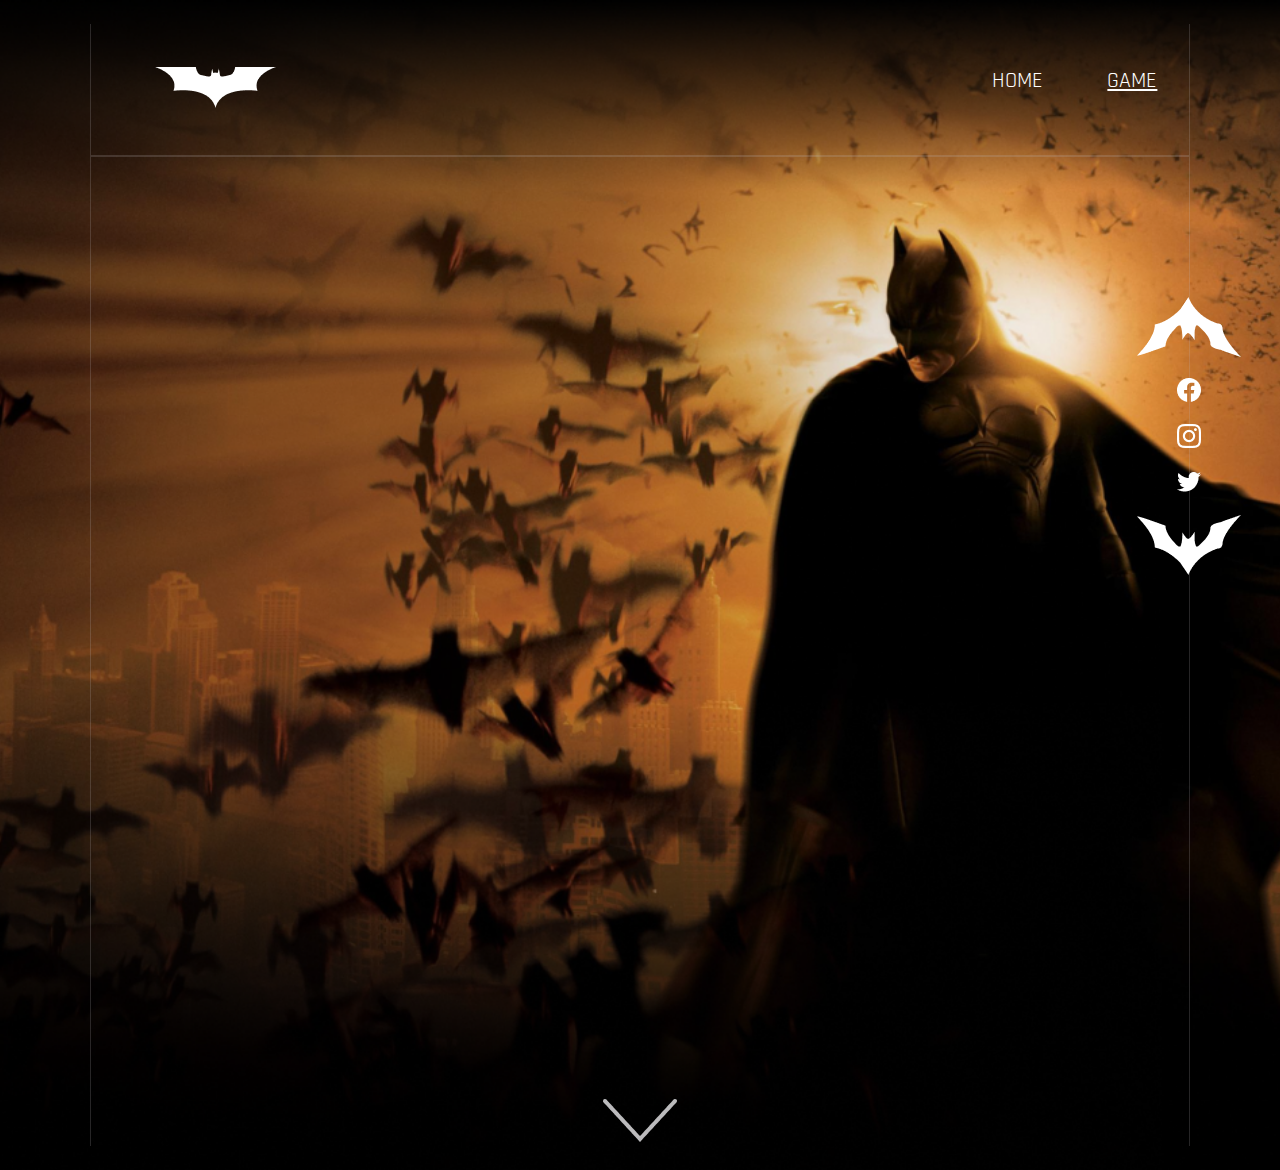
==== Pages/game.html @ 2430b7f3 "I have done the hero game page" ====
<!DOCTYPE html>
<html lang="fr">
<head>
    <meta charset="UTF-8">
    <meta http-equiv="X-UA-Compatible" content="IE=edge">
    <meta name="viewport" content="width=device-width, initial-scale=1.0">
    <link rel="shortcut icon" href="../Logos/logohome.png" type="image/x-icon">
    <link rel="stylesheet" href="./Style/game.css">
    <title>Batman - Game</title>
</head>
<body>
    <main>
        <section class="home" id="home">
            <section class="menu">
                <div class="div one">
                    <img src="../Logos/logohome.png" alt="logohome">
                </div>
                <div class="div two">
                    <ul>
                        <li><a href="../index.html">home</a></li>
                        <li><a href="#">game</a></li>
                    </ul>
                </div>
            </section>
            <section class="hero">
                <aside>
                    <div class="flèche-bat">
                        <a href="#home"><img src="../Logos/logo_bat_flèche.png" alt="logo bat flèche"></a>
                    </div>
                    <div>
                        <img src="../Logos/icon_facebook.png" alt="facebook icons">
                    </div>
                    <div>
                        <img src="../Logos/icon_ig.png" alt="instagram icons">
                    </div>
                    <div>
                        <img src="../Logos/icon_tw.png" alt="twitter icons">
                    </div>
                    <div class="flèche-bat">
                        <a href="#"><img src="../Logos/logo_bat_flèche_2.png" alt="logo bat flèche two"></a>
                    </div>
                </aside>
                <section class="fleche-vers-le-bas">
                    <img src="../Logos/flèche_down_header.png" alt="flèche vers le bas">
                </section>
            </section>
        </section>
    </main>
</body>
</html>
---- Pages/Style/game.css ----
@charset "UTF-8";
@import url("https://fonts.googleapis.com/css2?family=Rajdhani:wght@500&display=swap");
@import url("https://fonts.googleapis.com/css2?family=Space+Grotesk:wght@400;700&display=swap");
* {
  box-sizing: border-box;
  margin: 0;
  padding: 0;
}

html {
  scroll-behavior: smooth;
}

body {
  background-color: #000000;
}

.home {
  background: url(../../Illustrations/IllustrationGame/Batgame_1.png) no-repeat top center/cover;
  width: 100%;
  height: 130vh;
  display: flex;
  flex-direction: column;
  justify-content: center;
  align-items: center;
}

/*les couleurs*/
/*bordure de la ligne*/
/*bordure en haut*/
/*bordure largeur*/
/* largeur du hero class */
/*Les font*/
.home .menu {
  width: 86%;
  border-style: solid;
  border-bottom-width: 0.1rem;
  border-left-width: 0.1rem;
  border-right-width: 0.1rem;
  border-color: rgba(188, 187, 189, 0.2);
  border-top: none;
  height: 132px;
  display: grid;
  grid-template-columns: 1fr 1fr;
  justify-content: space-around;
  align-content: center;
}

.home .menu .one {
  padding-left: 4rem;
}

.home .menu .one img:hover {
  cursor: pointer;
  filter: brightness(75%) sepia(80) saturate(20) hue-rotate(5deg);
}

.home .menu .two ul {
  display: flex;
  align-items: center;
  justify-content: flex-end;
}

.home .menu .two ul li {
  list-style: none;
  padding: 0 2em;
}

.home .menu .two ul li:nth-child(2) a {
  text-decoration: underline;
}

.home .menu .two ul li a {
  text-decoration: none;
  color: #ffffff;
  text-transform: uppercase;
  font-family: "Rajdhani", sans-serif;
  font-size: 22px;
}

.home .menu div h1 {
  color: #ffffff;
  font-family: "Rajdhani", sans-serif;
  font-size: 36px;
  text-decoration: underline;
  text-transform: capitalize;
  cursor: pointer;
}

.home .hero {
  width: 86%;
  height: 110vh;
  border-style: solid;
  border-color: rgba(188, 187, 189, 0.2);
  border-top-width: 0.1rem;
  border-left-width: 0.1rem;
  border-right-width: 0.1rem;
  border-bottom: none;
  display: flex;
  justify-content: center;
  align-items: flex-end;
}

.home .hero aside {
  display: flex;
  flex-direction: column;
  justify-content: space-around;
  align-items: center;
  width: 100px;
  height: 300px;
  position: fixed;
  right: 3.2%;
  top: 32%;
  z-index: 1;
}

.home .hero aside div img:hover {
  cursor: pointer;
  filter: brightness(75%) sepia(80) saturate(20) hue-rotate(5deg);
}

.home .hero aside .flèche-bat a img:hover {
  filter: brightness(75%) sepia(80) saturate(20) hue-rotate(5deg);
}

@media screen and (max-width: 768px) {
  .home {
    background: url(../Illustrations/Bathome1.png) no-repeat center center/contain;
  }
  .home .menu {
    display: flex;
    flex-direction: column;
    height: 40vh;
  }
  .home .menu .two ul {
    display: flex;
    flex-direction: column;
  }
  .home .menu .two ul li {
    margin: 1em 0;
  }
  .home .menu .one img {
    width: 80px;
    height: 56px;
  }
  .home .hero aside {
    right: -4.3%;
  }
  .home .hero aside div.flèche-bat img {
    width: 2em;
    height: 2em;
  }
  .home .menu div h1 {
    font-size: 34px;
  }
}

/*# sourceMappingURL=game.css.map */
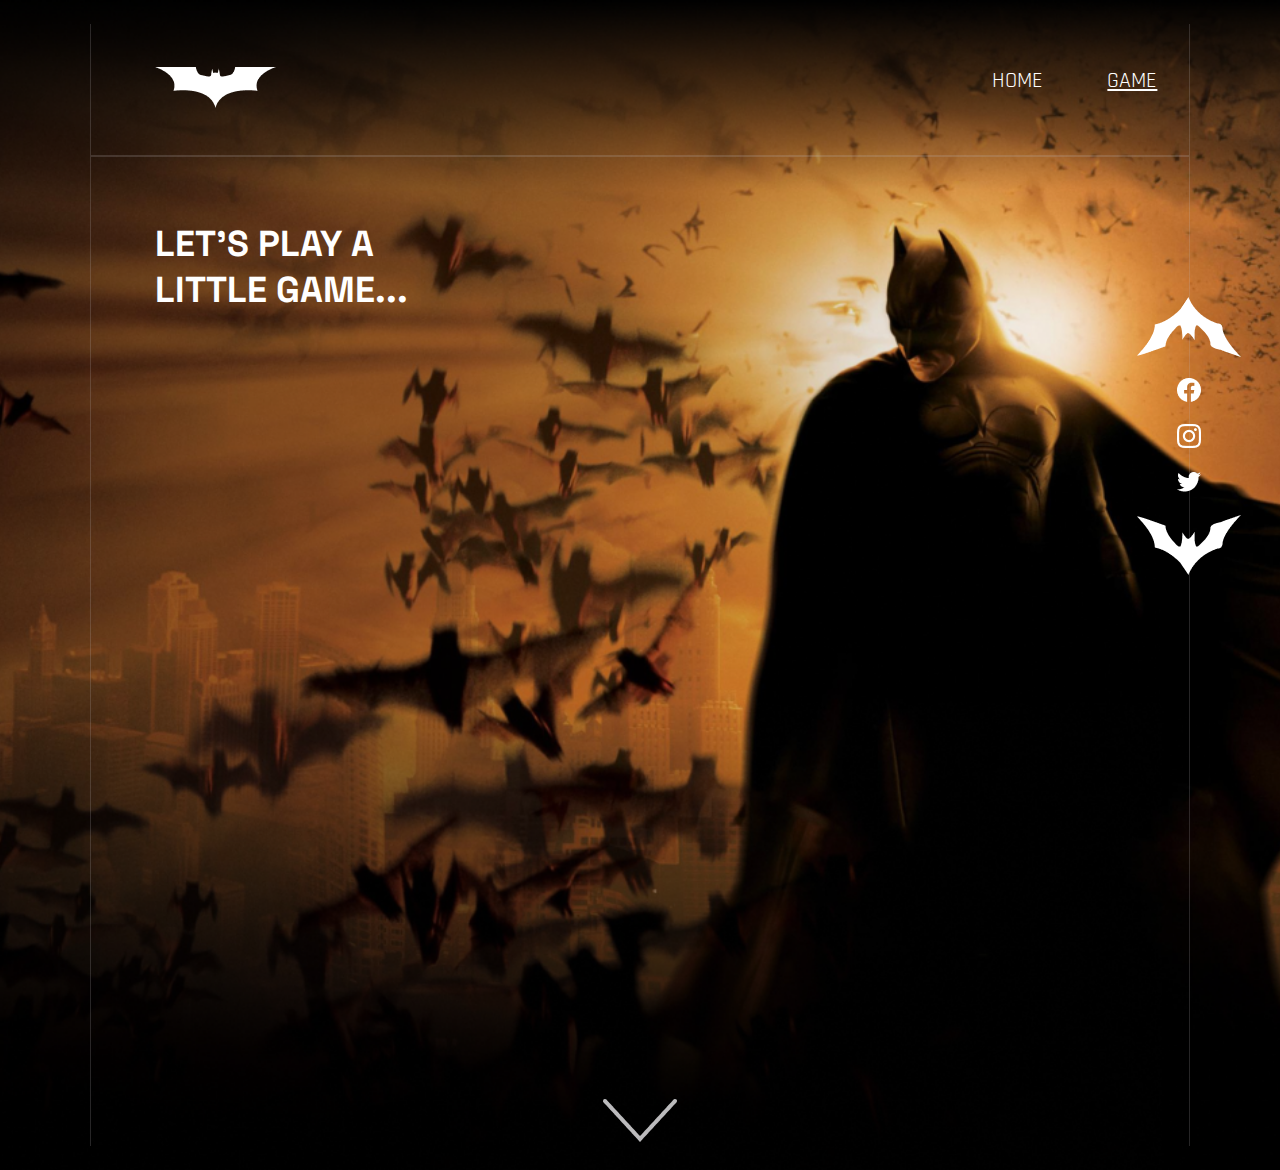
==== commit 8ffca97d: "I have finish the hero page one" ====
--- a/Pages/game.html
+++ b/Pages/game.html
@@ -23,6 +23,9 @@
                 </div>
             </section>
             <section class="hero">
+                <article>
+                    <h1>let’s play a <br>little game...</h1>
+                </article>
                 <aside>
                     <div class="flèche-bat">
                         <a href="#home"><img src="../Logos/logo_bat_flèche.png" alt="logo bat flèche"></a>
--- a/Pages/Style/game.css
+++ b/Pages/Style/game.css
@@ -97,8 +97,22 @@
   border-right-width: 0.1rem;
   border-bottom: none;
   display: flex;
-  justify-content: center;
-  align-items: flex-end;
+  flex-direction: column;
+  justify-content: space-between;
+  align-items: center;
+}
+
+.home .hero article {
+  display: block;
+  margin-right: auto;
+  padding: 4em;
+}
+
+.home .hero article h1 {
+  text-transform: uppercase;
+  color: #ffffff;
+  font-family: "Space Grotesk", sans-serif;
+  font-size: 36px;
 }
 
 .home .hero aside {
@@ -125,7 +139,7 @@
 
 @media screen and (max-width: 768px) {
   .home {
-    background: url(../Illustrations/Bathome1.png) no-repeat center center/contain;
+    background: url(../../Illustrations/IllustrationGame/Batgame_1.png) no-repeat center center/contain;
   }
   .home .menu {
     display: flex;
@@ -143,6 +157,9 @@
     width: 80px;
     height: 56px;
   }
+  .home .hero article h1 {
+    font-size: 34px;
+  }
   .home .hero aside {
     right: -4.3%;
   }
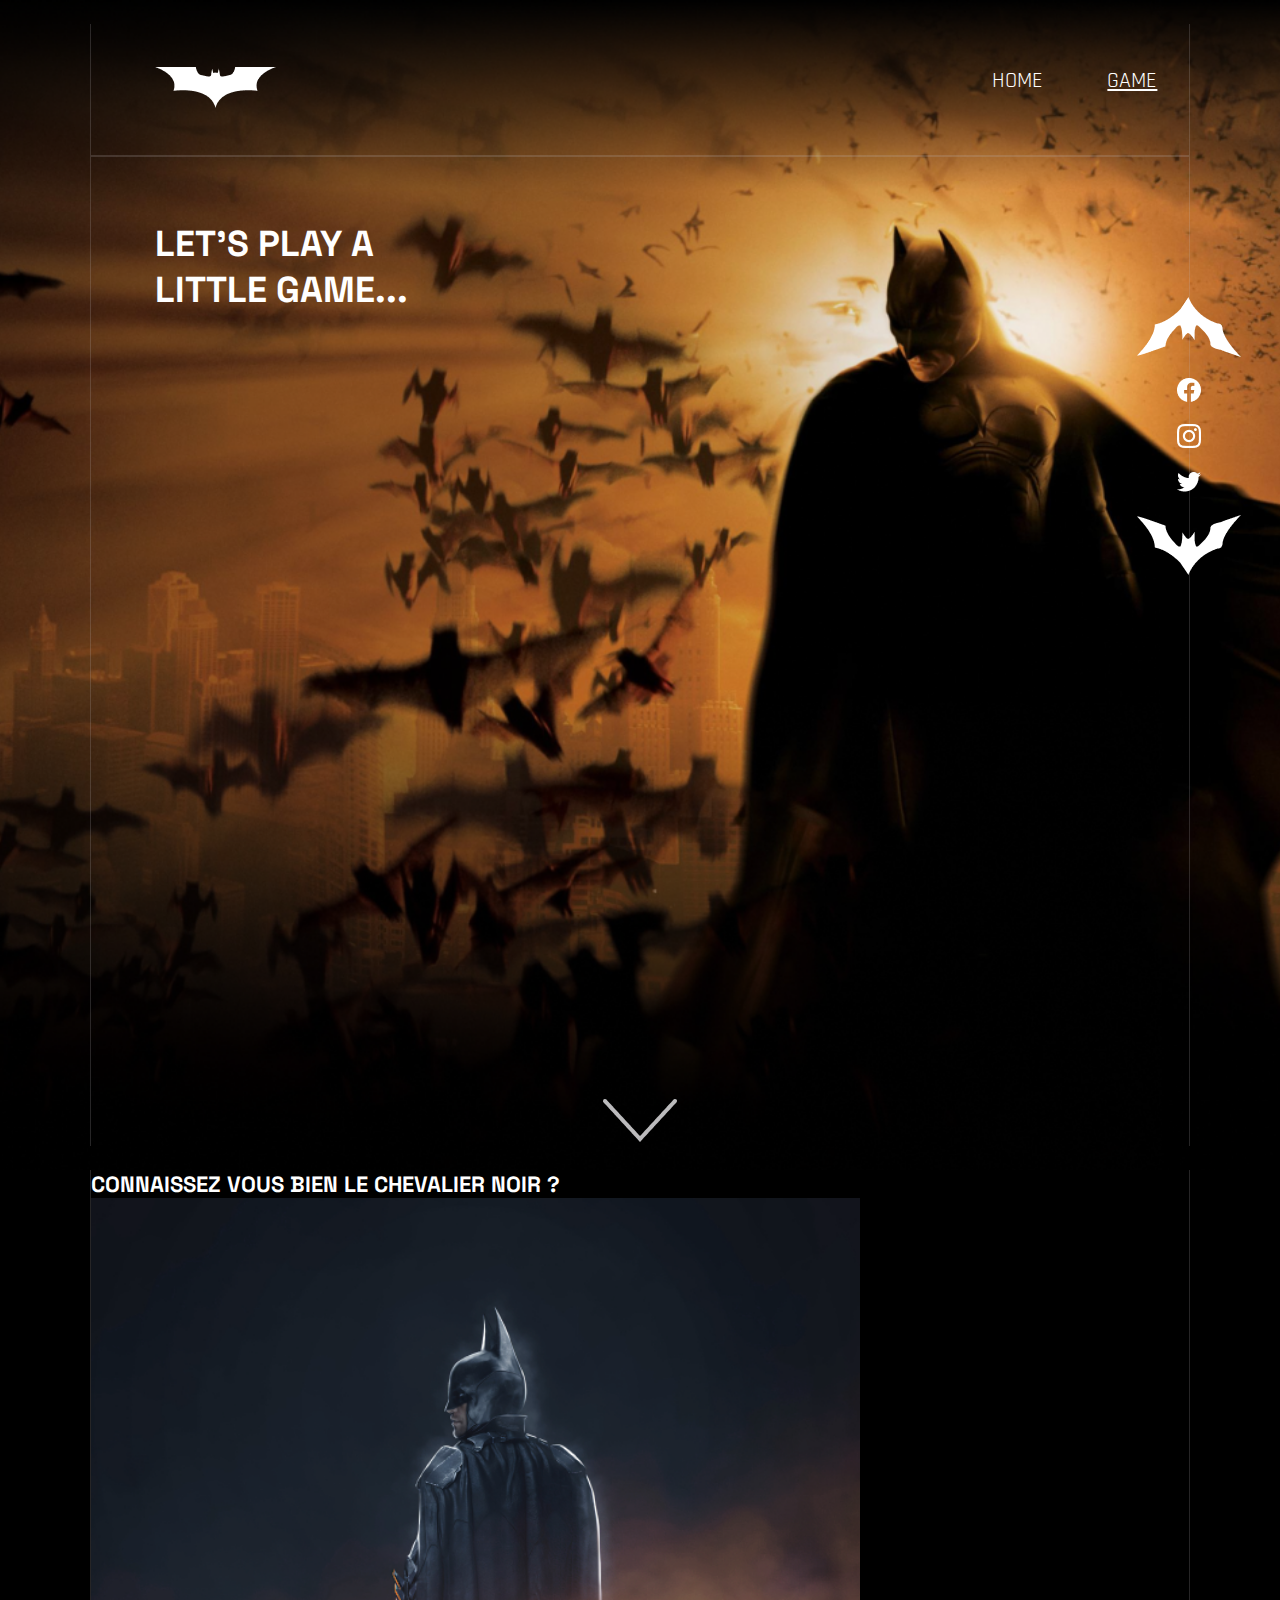
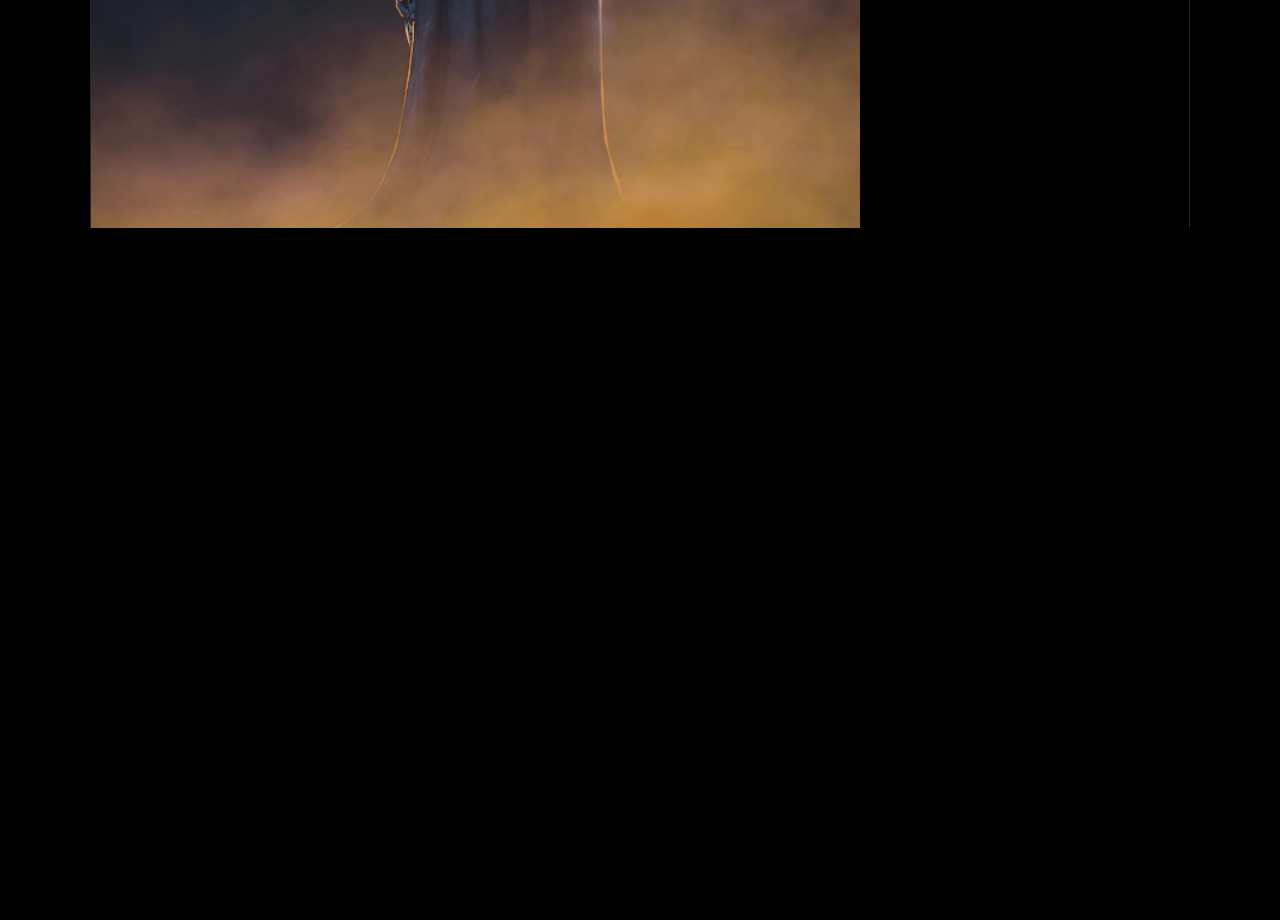
==== commit a674cdae: "Adding the Image cover game" ====
--- a/Pages/game.html
+++ b/Pages/game.html
@@ -40,7 +40,7 @@
                         <img src="../Logos/icon_tw.png" alt="twitter icons">
                     </div>
                     <div class="flèche-bat">
-                        <a href="#"><img src="../Logos/logo_bat_flèche_2.png" alt="logo bat flèche two"></a>
+                        <a href="#start-game"><img src="../Logos/logo_bat_flèche_2.png" alt="logo bat flèche two"></a>
                     </div>
                 </aside>
                 <section class="fleche-vers-le-bas">
@@ -48,6 +48,12 @@
                 </section>
             </section>
         </section>
+        <section class="start-game" id="start-game">
+            <section class="first-show">
+                <h2>connaissez vous bien le chevalier noir ?</h2>
+                <div class="contentPic"></div>
+            </section>
+        </section>
     </main>
 </body>
 </html>--- a/Pages/Style/game.css
+++ b/Pages/Style/game.css
@@ -137,6 +137,38 @@
   filter: brightness(75%) sepia(80) saturate(20) hue-rotate(5deg);
 }
 
+.start-game {
+  width: 100%;
+  height: 150vh;
+  background-color: #000000;
+  display: flex;
+  flex-direction: column;
+  align-items: center;
+}
+
+.start-game .first-show {
+  width: 86%;
+  border-style: solid;
+  border-color: rgba(188, 187, 189, 0.2);
+  border-top: none;
+  border-left-width: 0.1rem;
+  border-right-width: 0.1rem;
+  border-bottom: none;
+}
+
+.start-game .first-show h2 {
+  color: #ffffff;
+  font-family: "Space Grotesk", sans-serif;
+  font-size: 22px;
+  text-transform: uppercase;
+}
+
+.start-game .first-show .contentPic {
+  width: 70%;
+  height: 70vh;
+  background: url(../../Illustrations/IllustrationGame/Batgame_2.png) no-repeat center center/cover;
+}
+
 @media screen and (max-width: 768px) {
   .home {
     background: url(../../Illustrations/IllustrationGame/Batgame_1.png) no-repeat center center/contain;
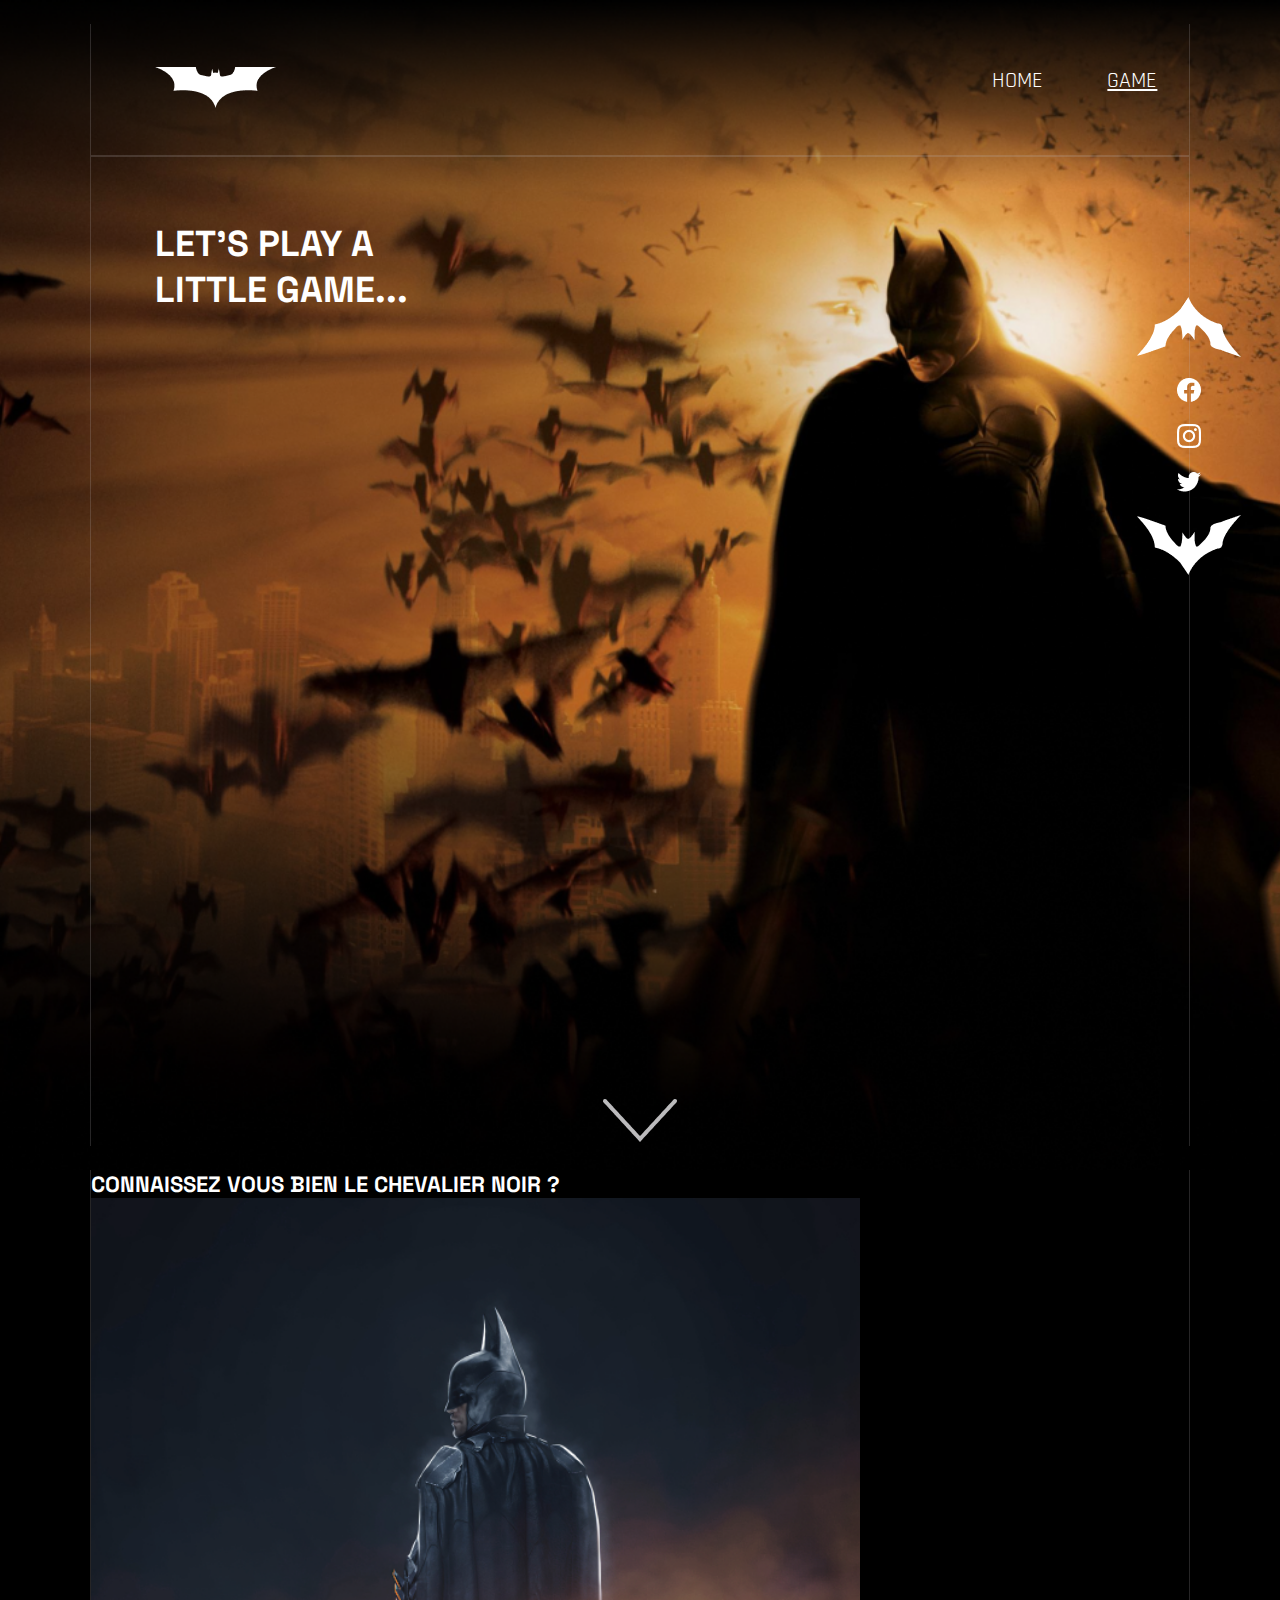
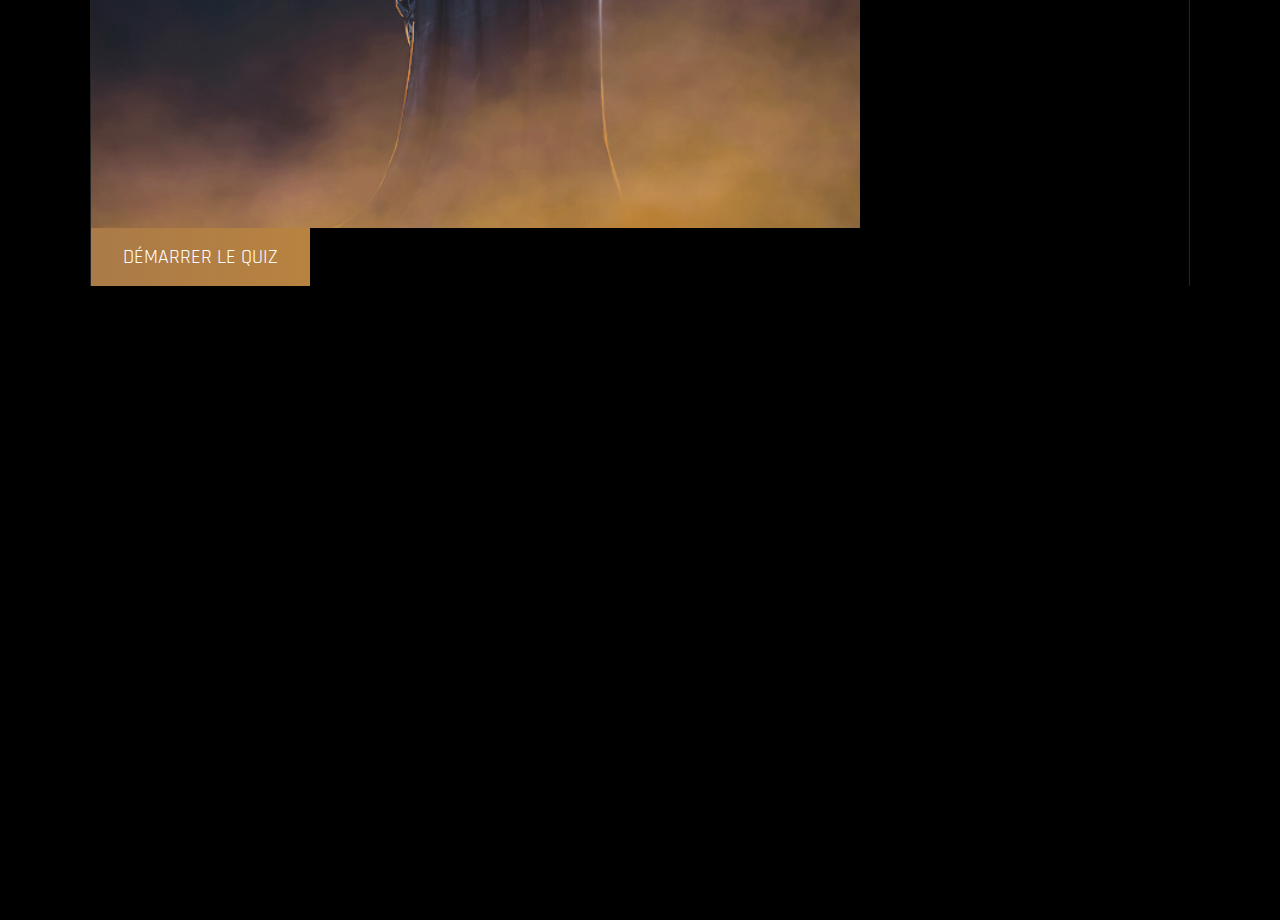
==== commit bcf24415: "I have set the button tags" ====
--- a/Pages/game.html
+++ b/Pages/game.html
@@ -52,6 +52,7 @@
             <section class="first-show">
                 <h2>connaissez vous bien le chevalier noir ?</h2>
                 <div class="contentPic"></div>
+                <button type="button" class="bouton">DÉMARRER LE QUIZ</button>
             </section>
         </section>
     </main>
--- a/Pages/Style/game.css
+++ b/Pages/Style/game.css
@@ -128,6 +128,20 @@
   z-index: 1;
 }
 
+.first-show .bouton {
+  padding: 1rem 2rem;
+  font-family: "Rajdhani", sans-serif;
+  font-size: 20px;
+  cursor: pointer;
+  border: none;
+  background: linear-gradient(0.25turn, #AA7A48, #B88340);
+  color: #ffffff;
+  transition: background 0.3s ease-in-out;
+}
+.first-show .bouton:hover {
+  background: linear-gradient(0.25turn, #B98036, #5D433F);
+}
+
 .home .hero aside div img:hover {
   cursor: pointer;
   filter: brightness(75%) sepia(80) saturate(20) hue-rotate(5deg);
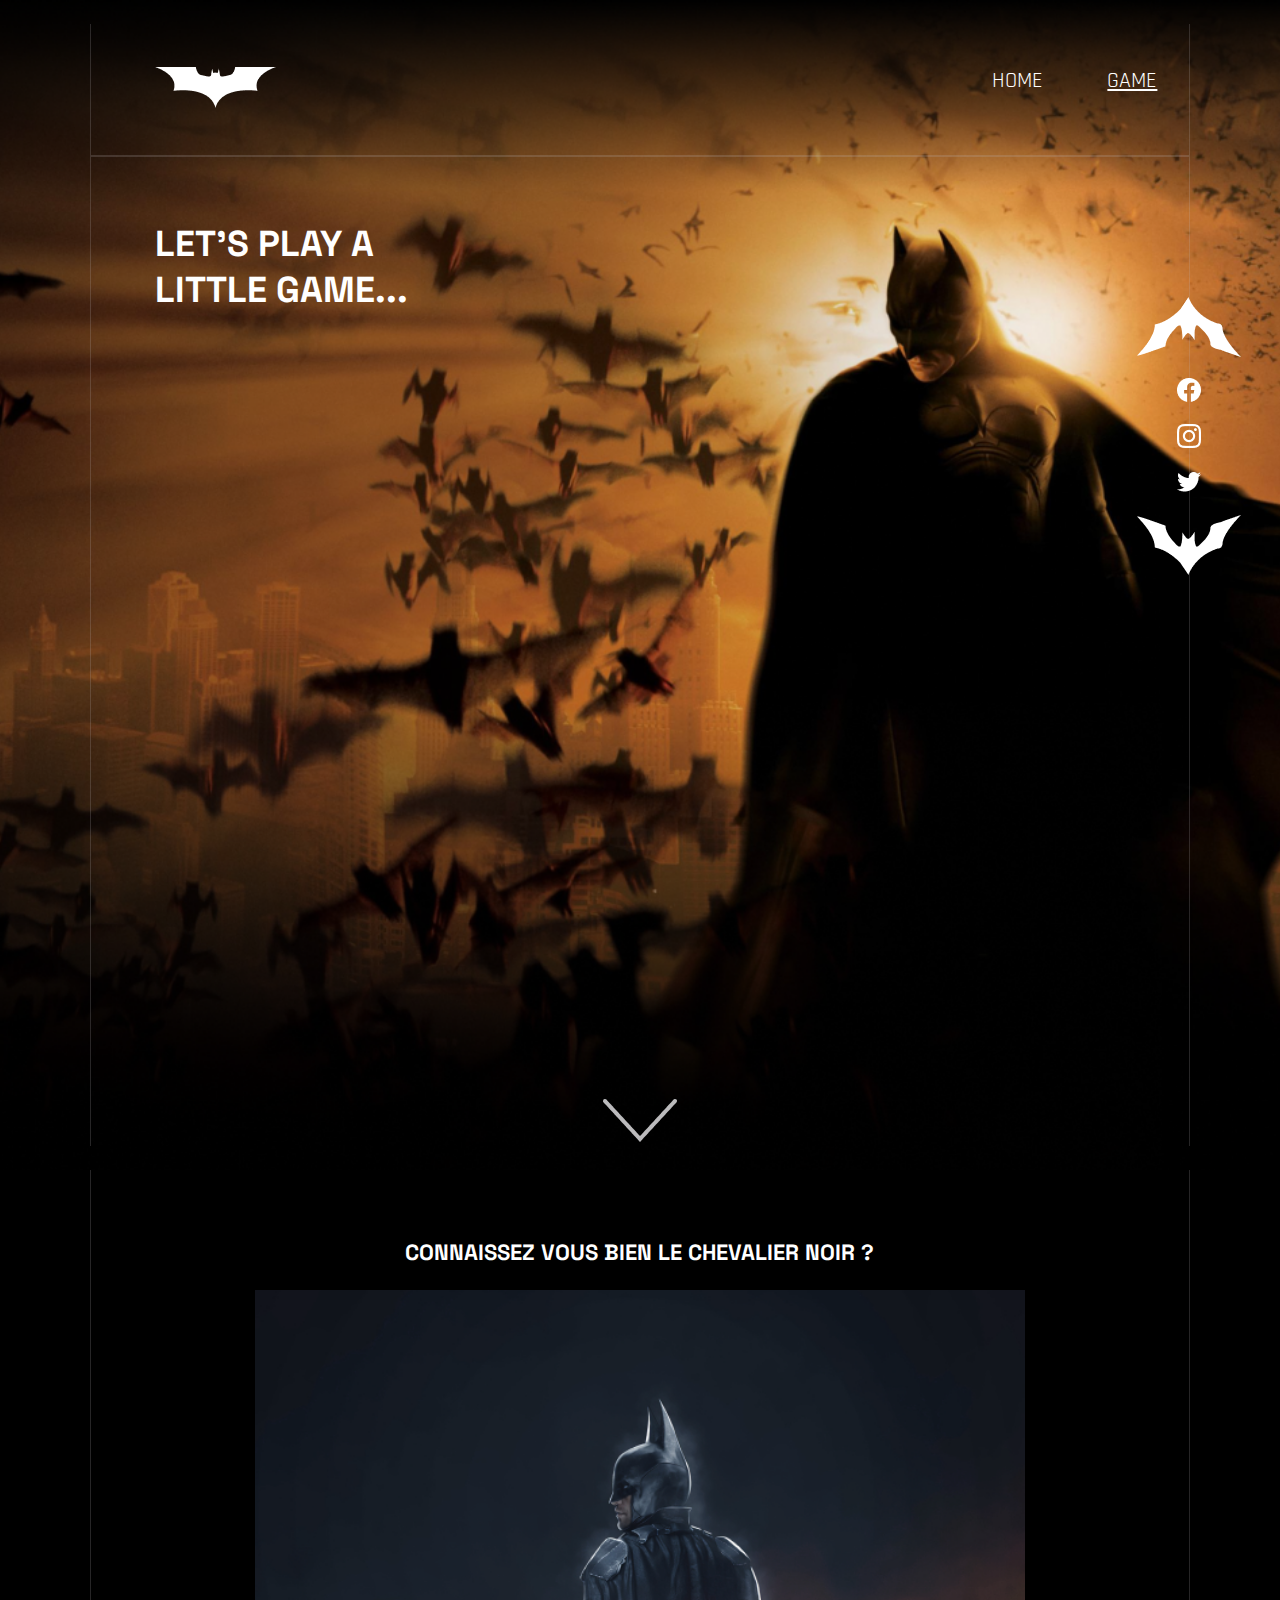
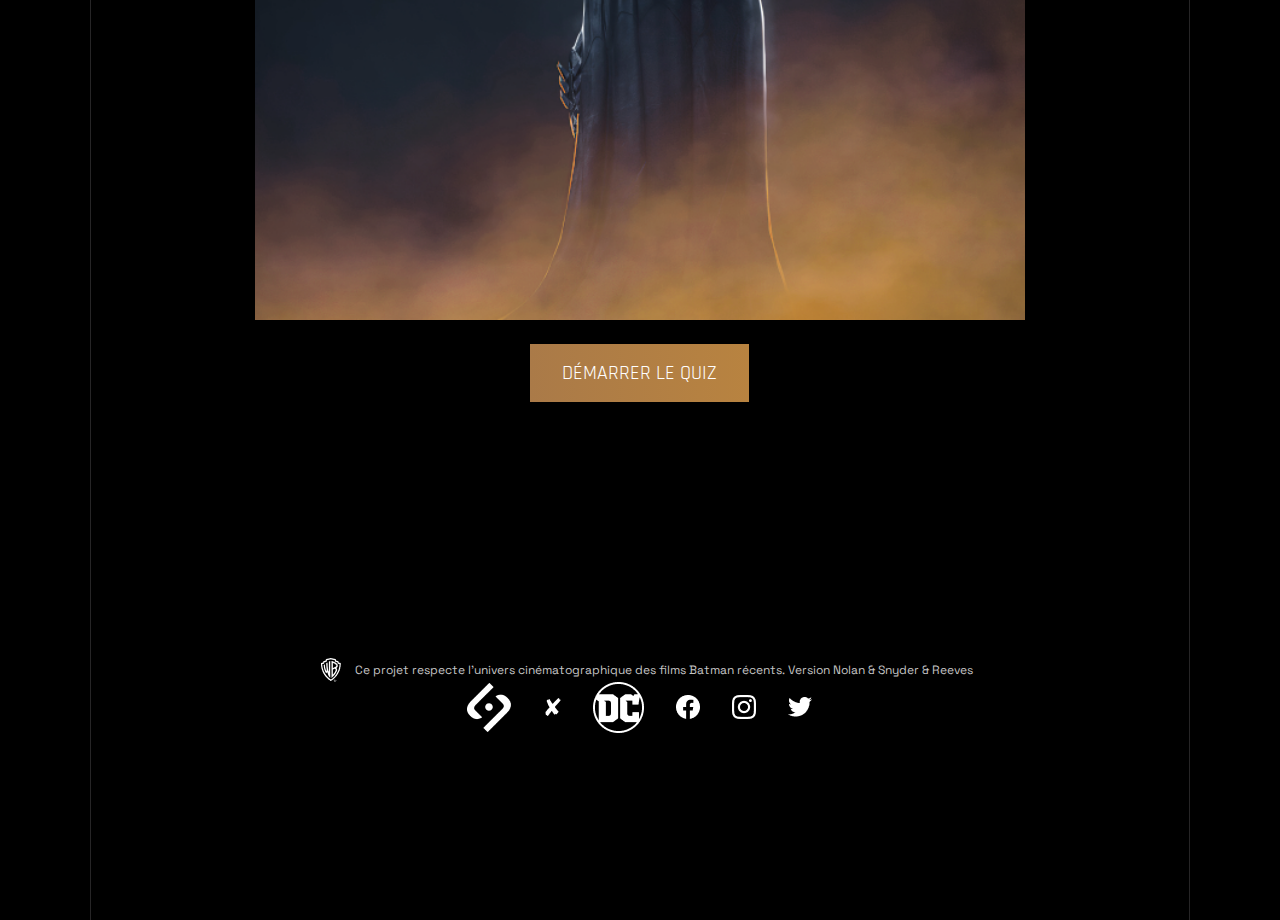
==== commit a5613d69: "I have done the game page" ====
--- a/Pages/game.html
+++ b/Pages/game.html
@@ -54,6 +54,17 @@
                 <div class="contentPic"></div>
                 <button type="button" class="bouton">DÉMARRER LE QUIZ</button>
             </section>
+            <footer>
+                <p> <img src="../../Logos/icon_WB.png" alt="icon_WB"> Ce projet respecte l’univers cinématographique des films Batman récents. Version Nolan & Snyder & Reeves</p>
+                <div class="logos-footer">
+                    <img src="../../Logos/logo_sayna_white.png" alt="logo_sayna_white">
+                    <img src="../../Logos/icon_x.png" alt="icon_x">
+                    <img src="../../Logos/icon_DC.png" alt="icon_DC">
+                    <img src="../../Logos/icon_facebook.png" alt="icon_facebook">
+                    <img src="../../Logos/icon_ig.png" alt="icon_ig">
+                    <img src="../../Logos/icon_tw.png" alt="icon_tw">
+                </div>
+            </footer>
         </section>
     </main>
 </body>
--- a/Pages/Style/game.css
+++ b/Pages/Style/game.css
@@ -128,6 +128,15 @@
   z-index: 1;
 }
 
+.first-show {
+  width: 100%;
+  height: 100vh;
+  display: flex;
+  flex-direction: column;
+  justify-content: center;
+  align-items: center;
+}
+
 .first-show .bouton {
   padding: 1rem 2rem;
   font-family: "Rajdhani", sans-serif;
@@ -180,7 +189,48 @@
 .start-game .first-show .contentPic {
   width: 70%;
   height: 70vh;
+  margin: 1.5em 0;
   background: url(../../Illustrations/IllustrationGame/Batgame_2.png) no-repeat center center/cover;
+}
+
+footer {
+  width: 86%;
+  height: 50vh;
+  border-style: solid;
+  border-color: rgba(188, 187, 189, 0.2);
+  border-top: none;
+  border-left-width: 0.1rem;
+  border-right-width: 0.1rem;
+  border-bottom: none;
+  display: flex;
+  flex-direction: column;
+  justify-content: center;
+  align-items: center;
+}
+
+footer p {
+  color: #C4C4C4;
+  font-family: "Space Grotesk", sans-serif;
+  font-size: 12px;
+  display: flex;
+  align-items: center;
+}
+
+footer p img {
+  margin: 0 1em;
+}
+
+footer .logos-footer {
+  display: flex;
+  align-items: center;
+}
+
+footer .logos-footer img {
+  margin: 0 1em;
+}
+footer .logos-footer img:hover {
+  cursor: pointer;
+  filter: brightness(75%) sepia(80) saturate(20) hue-rotate(5deg);
 }
 
 @media screen and (max-width: 768px) {
@@ -216,6 +266,21 @@
   .home .menu div h1 {
     font-size: 34px;
   }
+  .start-game .first-show h2 {
+    font-size: 20px;
+    text-align: center;
+  }
+  footer p {
+    padding: 0 2em;
+  }
+  footer .logos-footer {
+    margin: 1.5em 0;
+  }
+  footer .logos-footer img {
+    margin: 0 0.5em;
+    width: 1.5em;
+    height: 1.5em;
+  }
 }
 
 /*# sourceMappingURL=game.css.map */
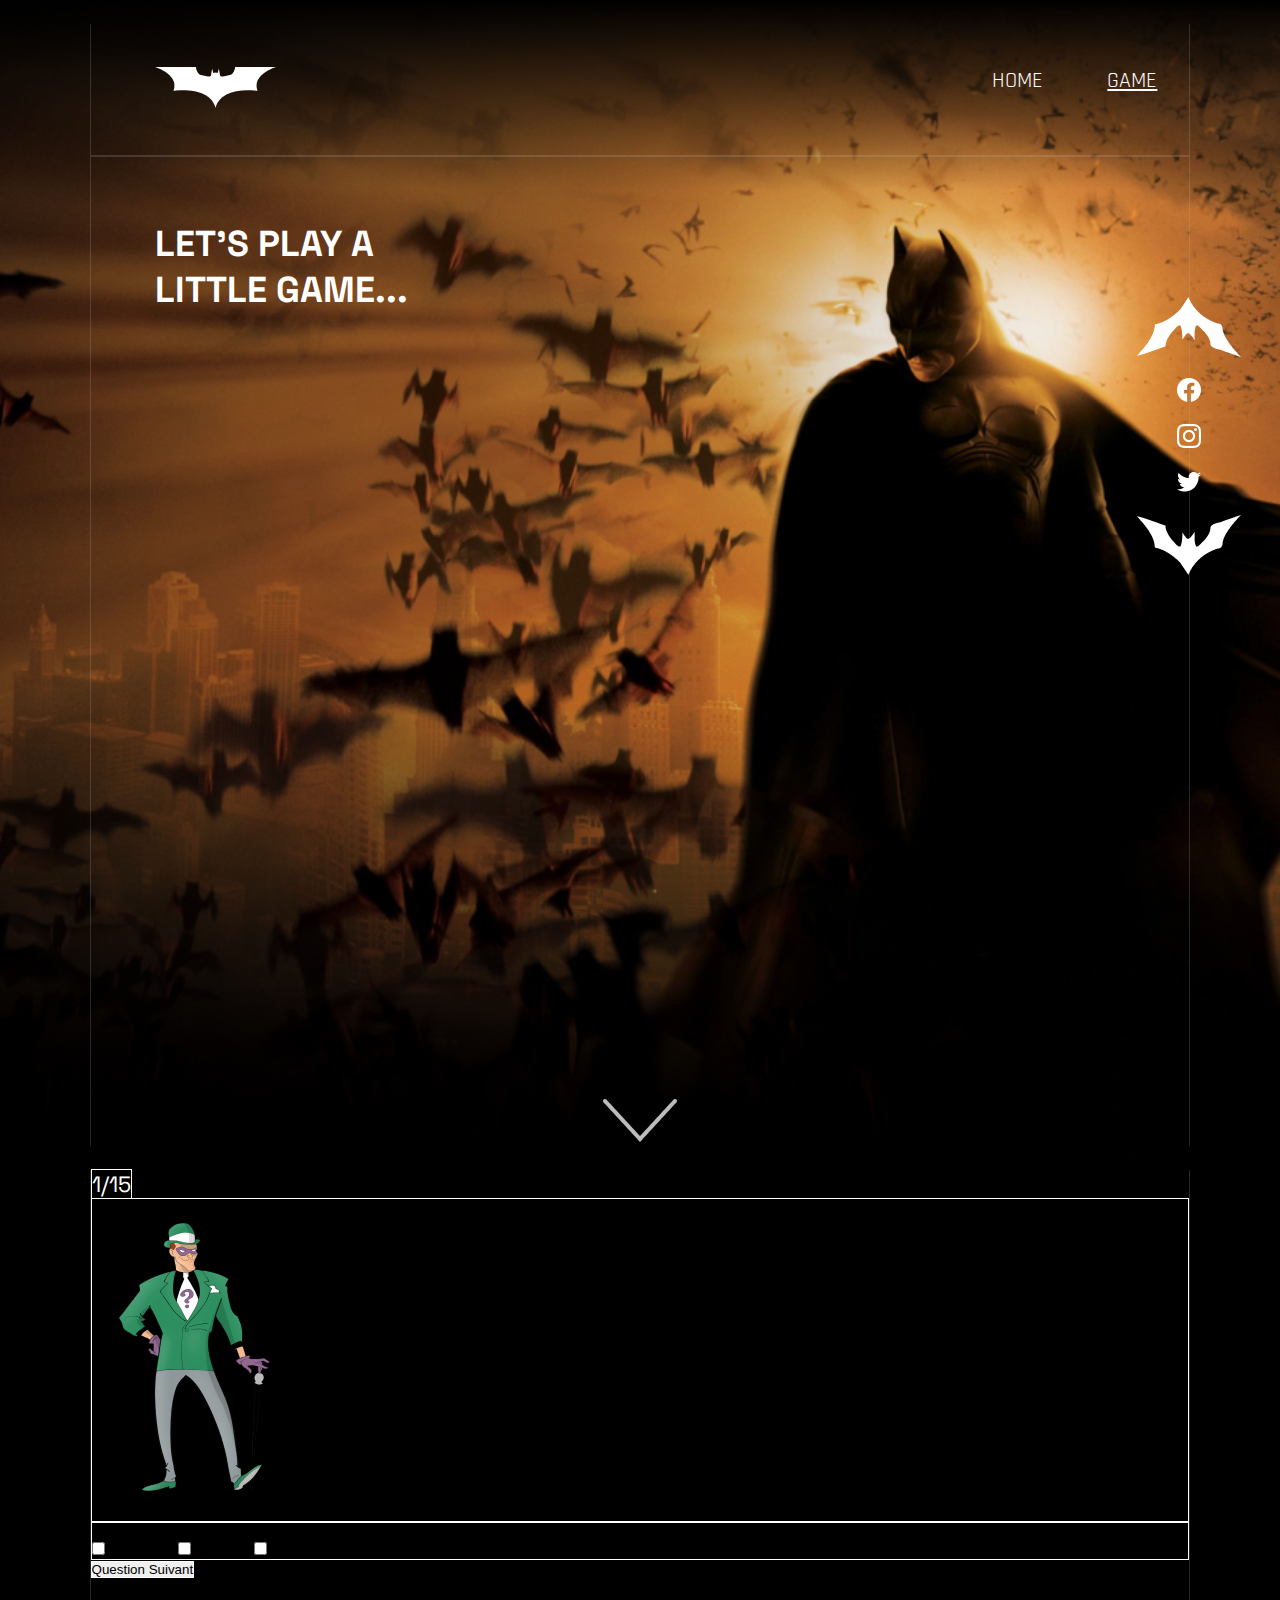
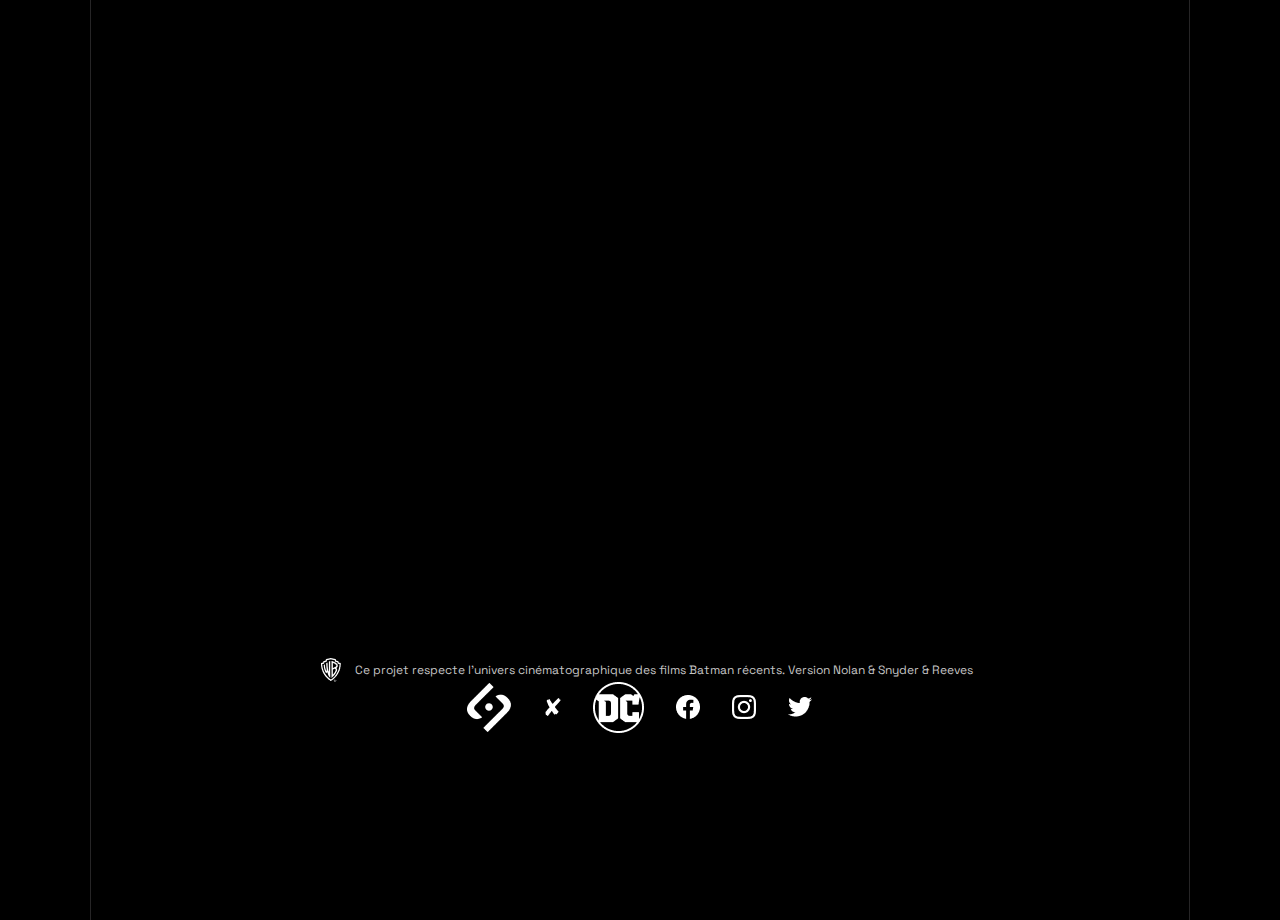
==== commit fcba0a99: "Adding the javascript file" ====
--- a/Pages/game.html
+++ b/Pages/game.html
@@ -54,6 +54,23 @@
                 <div class="contentPic"></div>
                 <button type="button" class="bouton">DÉMARRER LE QUIZ</button>
             </section>
+            <section class="display-game">
+                <span id="score"></span>
+                <section class="content-image-question">
+                    <div id="imagesContainer">
+                        <img id="image" src="" alt="description of the image">
+                    </div>
+                    <section id="showquesopt">
+                        <div id="question"></div>
+                        <div id="options"></div>
+                    </section>
+                </section>
+                <div id="result">
+                    <h1 id="resultH1"></h1>
+                    <p id="resultP"></p>
+                </div>
+                <button id="submit">Question Suivant</button>
+            </section>
             <footer>
                 <p> <img src="../../Logos/icon_WB.png" alt="icon_WB"> Ce projet respecte l’univers cinématographique des films Batman récents. Version Nolan & Snyder & Reeves</p>
                 <div class="logos-footer">
@@ -67,5 +84,6 @@
             </footer>
         </section>
     </main>
+    <script src="./game.js"></script>
 </body>
 </html>--- a/Pages/Style/game.css
+++ b/Pages/Style/game.css
@@ -177,6 +177,18 @@
   border-left-width: 0.1rem;
   border-right-width: 0.1rem;
   border-bottom: none;
+  display: none;
+}
+
+.start-game .display-game {
+  width: 86%;
+  border-style: solid;
+  border-color: rgba(188, 187, 189, 0.2);
+  border-top: none;
+  border-left-width: 0.1rem;
+  border-right-width: 0.1rem;
+  border-bottom: none;
+  height: 100vh;
 }
 
 .start-game .first-show h2 {
@@ -233,6 +245,26 @@
   filter: brightness(75%) sepia(80) saturate(20) hue-rotate(5deg);
 }
 
+#score {
+  border: 1px solid #ffffff;
+  color: #ffffff;
+  font-family: "Space Grotesk", sans-serif;
+  font-size: 22px;
+  text-transform: uppercase;
+}
+
+#imagesContainer {
+  border: 1px solid #ffffff;
+}
+
+#showquesopt {
+  border: 1px solid #ffffff;
+}
+
+#submit {
+  border: 1px solid #ffffff;
+}
+
 @media screen and (max-width: 768px) {
   .home {
     background: url(../../Illustrations/IllustrationGame/Batgame_1.png) no-repeat center center/contain;
